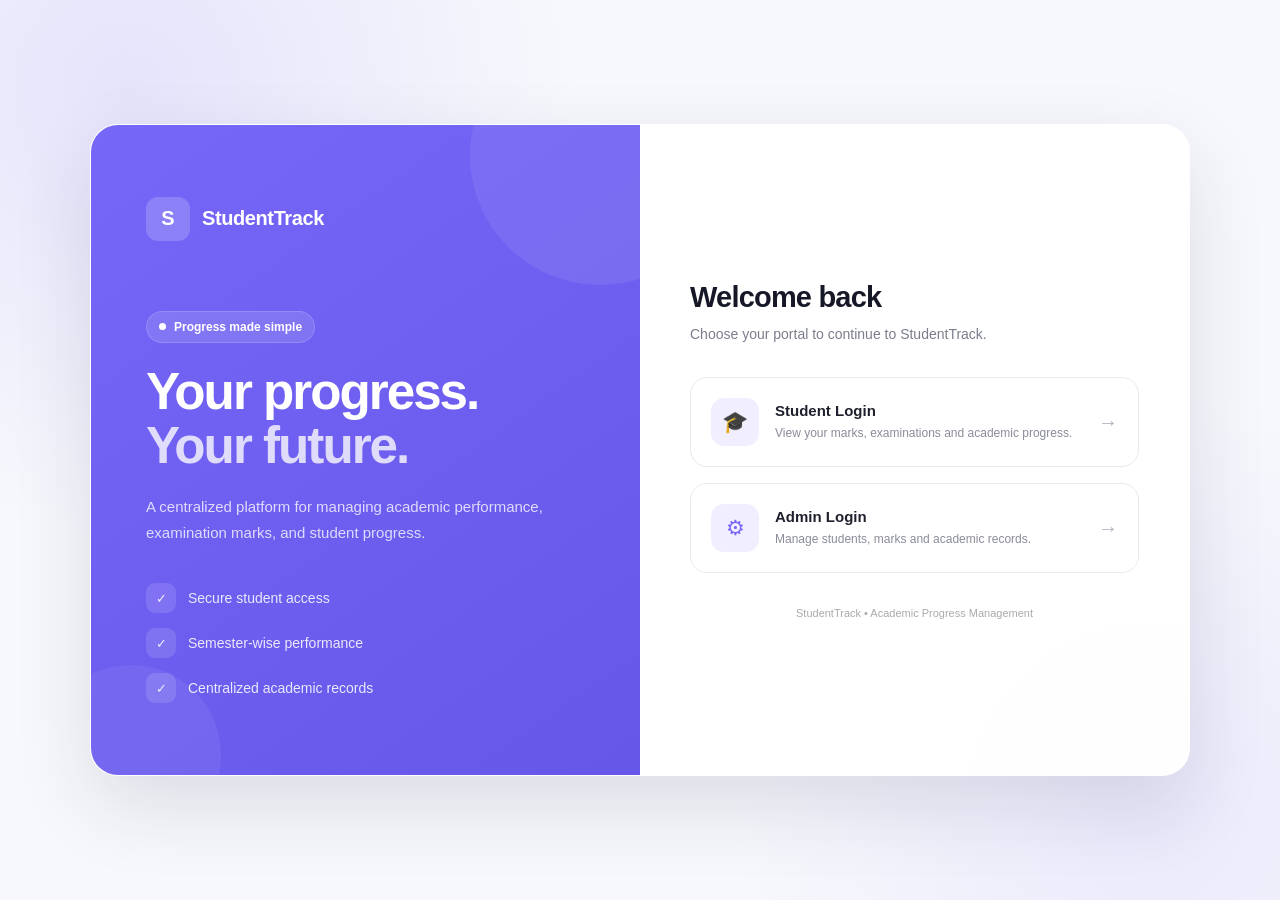
==== index.html @ 5473da34 "Add files via upload" ====
<!DOCTYPE html>
<html lang="en">

<head>

    <meta charset="UTF-8">

    <meta
        name="viewport"
        content="width=device-width, initial-scale=1.0"
    >

    <title>StudentTrack | Progress Management</title>

    <style>

        /* =========================================
           RESET
        ========================================= */

        * {
            margin: 0;
            padding: 0;
            box-sizing: border-box;
        }


        /* =========================================
           BODY
        ========================================= */

        body {
            min-height: 100vh;

            font-family:
                Inter,
                -apple-system,
                BlinkMacSystemFont,
                "Segoe UI",
                sans-serif;

            background:
                radial-gradient(
                    circle at 10% 10%,
                    rgba(118, 103, 248, 0.14),
                    transparent 32%
                ),
                radial-gradient(
                    circle at 90% 90%,
                    rgba(118, 103, 248, 0.10),
                    transparent 30%
                ),
                #f7f8fc;

            color: #171827;

            display: flex;
            align-items: center;
            justify-content: center;

            padding: 30px;
        }


        /* =========================================
           MAIN CONTAINER
        ========================================= */

        .page {
            width: 100%;
            max-width: 1100px;

            background: rgba(255, 255, 255, 0.94);

            border: 1px solid rgba(255, 255, 255, 0.8);

            border-radius: 28px;

            overflow: hidden;

            box-shadow:
                0 30px 80px
                rgba(31, 35, 65, 0.12);

            display: grid;

            grid-template-columns: 1fr 1fr;
        }


        /* =========================================
           LEFT SIDE
        ========================================= */

        .hero {
            position: relative;

            padding: 60px 55px;

            background:
                linear-gradient(
                    145deg,
                    #7667f8,
                    #6657e8
                );

            color: white;

            display: flex;

            flex-direction: column;

            justify-content: center;

            min-height: 650px;

            overflow: hidden;
        }


        .hero::before {
            content: "";

            position: absolute;

            width: 260px;
            height: 260px;

            border-radius: 50%;

            background:
                rgba(255, 255, 255, 0.08);

            top: -100px;
            right: -90px;
        }


        .hero::after {
            content: "";

            position: absolute;

            width: 180px;
            height: 180px;

            border-radius: 50%;

            background:
                rgba(255, 255, 255, 0.06);

            bottom: -70px;
            left: -50px;
        }


        /* =========================================
           LOGO
        ========================================= */

        .brand {
            position: relative;

            z-index: 2;

            display: flex;

            align-items: center;

            gap: 12px;

            margin-bottom: 70px;
        }


        .brand-icon {
            width: 44px;
            height: 44px;

            border-radius: 12px;

            background:
                rgba(255, 255, 255, 0.18);

            display: flex;

            align-items: center;

            justify-content: center;

            font-size: 20px;

            font-weight: 800;
        }


        .brand-name {
            font-size: 20px;

            font-weight: 750;

            letter-spacing: -0.4px;
        }


        /* =========================================
           HERO CONTENT
        ========================================= */

        .hero-content {
            position: relative;

            z-index: 2;
        }


        .badge {
            display: inline-flex;

            align-items: center;

            gap: 8px;

            padding: 8px 12px;

            border-radius: 50px;

            background:
                rgba(255, 255, 255, 0.12);

            border:
                1px solid
                rgba(255, 255, 255, 0.15);

            font-size: 12px;

            font-weight: 600;

            margin-bottom: 22px;
        }


        .badge-dot {
            width: 7px;
            height: 7px;

            border-radius: 50%;

            background: #ffffff;
        }


        .hero h1 {
            font-size: clamp(38px, 4vw, 54px);

            line-height: 1.05;

            letter-spacing: -2px;

            margin-bottom: 22px;
        }


        .hero h1 span {
            opacity: 0.78;
        }


        .hero-description {
            max-width: 430px;

            color:
                rgba(255, 255, 255, 0.78);

            line-height: 1.7;

            font-size: 15px;

            margin-bottom: 38px;
        }


        /* =========================================
           FEATURES
        ========================================= */

        .features {
            display: flex;

            flex-direction: column;

            gap: 15px;
        }


        .feature {
            display: flex;

            align-items: center;

            gap: 12px;

            font-size: 14px;

            color:
                rgba(255, 255, 255, 0.86);
        }


        .feature-icon {
            width: 30px;
            height: 30px;

            border-radius: 9px;

            background:
                rgba(255, 255, 255, 0.12);

            display: flex;

            align-items: center;

            justify-content: center;

            font-size: 13px;
        }


        /* =========================================
           RIGHT SIDE
        ========================================= */

        .access-panel {
            padding: 55px 50px;

            display: flex;

            flex-direction: column;

            justify-content: center;
        }


        .access-header {
            margin-bottom: 32px;
        }


        .access-header h2 {
            font-size: 29px;

            letter-spacing: -0.8px;

            margin-bottom: 9px;
        }


        .access-header p {
            color: #7b7d8c;

            font-size: 14px;

            line-height: 1.6;
        }


        /* =========================================
           ACCESS CARDS
        ========================================= */

        .access-options {
            display: flex;

            flex-direction: column;

            gap: 16px;
        }


        .access-card {
            width: 100%;

            border: 1px solid #e9e9ef;

            background: #ffffff;

            border-radius: 17px;

            padding: 20px;

            cursor: pointer;

            text-align: left;

            transition:
                transform 0.2s ease,
                box-shadow 0.2s ease,
                border-color 0.2s ease;

            display: flex;

            align-items: center;

            gap: 16px;
        }


        .access-card:hover {
            transform: translateY(-2px);

            border-color: #cfcaff;

            box-shadow:
                0 12px 30px
                rgba(31, 35, 65, 0.08);
        }


        .access-icon {
            flex-shrink: 0;

            width: 48px;
            height: 48px;

            border-radius: 13px;

            display: flex;

            align-items: center;

            justify-content: center;

            font-size: 21px;

            background: #f1efff;

            color: #7667f8;
        }


        .access-info {
            flex: 1;
        }


        .access-info h3 {
            color: #20212e;

            font-size: 15px;

            margin-bottom: 5px;
        }


        .access-info p {
            color: #8a8c99;

            font-size: 12px;

            line-height: 1.5;
        }


        .arrow {
            color: #b0b1bd;

            font-size: 20px;

            transition:
                transform 0.2s ease;
        }


        .access-card:hover .arrow {
            transform: translateX(3px);

            color: #7667f8;
        }


        /* =========================================
           ADMIN LOGIN FORM
        ========================================= */

        .admin-form {
            display: none;

            animation:
                fadeIn 0.25s ease;
        }


        .admin-form.active {
            display: block;
        }


        @keyframes fadeIn {

            from {
                opacity: 0;
                transform: translateY(6px);
            }

            to {
                opacity: 1;
                transform: translateY(0);
            }

        }


        .back-button {
            border: none;

            background: transparent;

            color: #77798a;

            cursor: pointer;

            font-size: 13px;

            padding: 0;

            margin-bottom: 24px;

            display: flex;

            align-items: center;

            gap: 6px;
        }


        .back-button:hover {
            color: #7667f8;
        }


        .admin-title {
            margin-bottom: 25px;
        }


        .admin-title h2 {
            font-size: 28px;

            letter-spacing: -0.8px;

            margin-bottom: 8px;
        }


        .admin-title p {
            color: #858795;

            font-size: 13px;

            line-height: 1.6;
        }


        .input-group {
            margin-bottom: 17px;
        }


        .input-group label {
            display: block;

            color: #353643;

            font-size: 13px;

            font-weight: 650;

            margin-bottom: 8px;
        }


        .input-wrapper {
            position: relative;
        }


        .input-icon {
            position: absolute;

            left: 14px;

            top: 50%;

            transform: translateY(-50%);

            color: #a2a3ae;

            font-size: 15px;
        }


        .input-group input {
            width: 100%;

            padding: 13px 14px 13px 42px;

            border:
                1px solid #dedfe6;

            border-radius: 10px;

            outline: none;

            font-size: 14px;

            color: #252632;

            background: #fafafd;

            transition:
                border-color 0.2s ease,
                box-shadow 0.2s ease;
        }


        .input-group input:focus {
            border-color: #7667f8;

            background: white;

            box-shadow:
                0 0 0 4px
                rgba(118, 103, 248, 0.10);
        }


        .admin-login-button {
            width: 100%;

            border: none;

            border-radius: 10px;

            padding: 14px;

            background: #7667f8;

            color: white;

            font-size: 14px;

            font-weight: 700;

            cursor: pointer;

            margin-top: 5px;

            transition:
                transform 0.2s ease,
                background 0.2s ease;
        }


        .admin-login-button:hover {
            background: #6657e8;

            transform: translateY(-1px);
        }


        .admin-login-button:active {
            transform: translateY(0);
        }


        .admin-message {
            min-height: 20px;

            margin-top: 14px;

            text-align: center;

            font-size: 13px;

            font-weight: 600;
        }


        .admin-message.error {
            color: #e04b4b;
        }


        .admin-message.success {
            color: #2f8a55;
        }


        .security-note {
            margin-top: 25px;

            padding: 12px 14px;

            border-radius: 10px;

            background: #f7f7fb;

            color: #8a8b96;

            font-size: 11px;

            line-height: 1.5;

            text-align: center;
        }


        /* =========================================
           FOOTER
        ========================================= */

        .footer {
            margin-top: 34px;

            text-align: center;

            color: #aaa;

            font-size: 11px;
        }


        /* =========================================
           RESPONSIVE
        ========================================= */

        @media (max-width: 850px) {

            body {
                padding: 15px;
            }


            .page {
                grid-template-columns: 1fr;
            }


            .hero {
                min-height: auto;

                padding: 40px 35px;
            }


            .brand {
                margin-bottom: 40px;
            }


            .hero h1 {
                font-size: 40px;
            }


            .features {
                display: none;
            }


            .access-panel {
                padding: 40px 30px;
            }

        }


        @media (max-width: 480px) {

            body {
                padding: 0;
            }


            .page {
                border-radius: 0;

                min-height: 100vh;
            }


            .hero {
                padding: 35px 25px;
            }


            .access-panel {
                padding: 35px 25px;
            }


            .hero h1 {
                font-size: 36px;
            }

        }

    </style>

</head>


<body>


    <div class="page">


        <!-- =====================================
             LEFT HERO
        ====================================== -->

        <section class="hero">


            <div class="brand">

                <div class="brand-icon">
                    S
                </div>

                <div class="brand-name">
                    StudentTrack
                </div>

            </div>


            <div class="hero-content">

                <div class="badge">

                    <span class="badge-dot"></span>

                    Progress made simple

                </div>


                <h1>

                    Your progress.
                    <br>

                    <span>Your future.</span>

                </h1>


                <p class="hero-description">

                    A centralized platform for managing
                    academic performance, examination
                    marks, and student progress.

                </p>


                <div class="features">


                    <div class="feature">

                        <div class="feature-icon">
                            ✓
                        </div>

                        Secure student access

                    </div>


                    <div class="feature">

                        <div class="feature-icon">
                            ✓
                        </div>

                        Semester-wise performance

                    </div>


                    <div class="feature">

                        <div class="feature-icon">
                            ✓
                        </div>

                        Centralized academic records

                    </div>


                </div>

            </div>


        </section>



        <!-- =====================================
             RIGHT ACCESS PANEL
        ====================================== -->

        <section class="access-panel">


            <!-- MAIN OPTIONS -->

            <div
                id="mainOptions"
            >

                <div class="access-header">

                    <h2>
                        Welcome back
                    </h2>

                    <p>
                        Choose your portal to continue
                        to StudentTrack.
                    </p>

                </div>


                <div class="access-options">


                    <!-- STUDENT -->

                    <button
                        class="access-card"
                        id="studentButton"
                    >

                        <div class="access-icon">
                            🎓
                        </div>


                        <div class="access-info">

                            <h3>
                                Student Login
                            </h3>

                            <p>
                                View your marks,
                                examinations and
                                academic progress.
                            </p>

                        </div>


                        <div class="arrow">
                            →
                        </div>

                    </button>



                    <!-- ADMIN -->

                    <button
                        class="access-card"
                        id="adminButton"
                    >

                        <div class="access-icon">
                            ⚙
                        </div>


                        <div class="access-info">

                            <h3>
                                Admin Login
                            </h3>

                            <p>
                                Manage students,
                                marks and academic
                                records.
                            </p>

                        </div>


                        <div class="arrow">
                            →
                        </div>

                    </button>


                </div>


                <div class="footer">

                    StudentTrack • Academic
                    Progress Management

                </div>

            </div>



            <!-- ADMIN LOGIN -->

            <div
                id="adminForm"
                class="admin-form"
            >


                <button
                    class="back-button"
                    id="backButton"
                >

                    ← Back to portal selection

                </button>


                <div class="admin-title">

                    <h2>
                        Admin access
                    </h2>

                    <p>
                        Sign in to manage student
                        academic records.
                    </p>

                </div>


                <form
                    id="adminLoginForm"
                >


                    <!-- EMAIL -->

                    <div class="input-group">

                        <label for="adminEmail">
                            Email address
                        </label>


                        <div class="input-wrapper">

                            <span
                                class="input-icon"
                            >
                                ✉
                            </span>


                            <input
                                type="email"
                                id="adminEmail"
                                placeholder="Enter admin email"
                                autocomplete="username"
                                required
                            >

                        </div>

                    </div>



                    <!-- PASSWORD -->

                    <div class="input-group">

                        <label for="adminPassword">
                            Password
                        </label>


                        <div class="input-wrapper">

                            <span
                                class="input-icon"
                            >
                                🔒
                            </span>


                            <input
                                type="password"
                                id="adminPassword"
                                placeholder="Enter admin password"
                                autocomplete="current-password"
                                required
                            >

                        </div>

                    </div>



                    <!-- LOGIN -->

                    <button
                        type="submit"
                        class="admin-login-button"
                        id="adminLoginButton"
                    >
                        Sign in as Admin
                    </button>


                    <div
                        id="adminMessage"
                        class="admin-message"
                    ></div>


                </form>


                <div class="security-note">

                    Admin access is restricted to
                    authorized personnel.

                </div>


            </div>


        </section>


    </div>



    <!-- =====================================
         JAVASCRIPT
    ====================================== -->

    <script>

        // =====================================
        // ELEMENTS
        // =====================================

        const mainOptions =
            document.getElementById(
                "mainOptions"
            );


        const adminForm =
            document.getElementById(
                "adminForm"
            );


        const studentButton =
            document.getElementById(
                "studentButton"
            );


        const adminButton =
            document.getElementById(
                "adminButton"
            );


        const backButton =
            document.getElementById(
                "backButton"
            );


        const adminLoginForm =
            document.getElementById(
                "adminLoginForm"
            );


        const adminMessage =
            document.getElementById(
                "adminMessage"
            );


        const adminLoginButton =
            document.getElementById(
                "adminLoginButton"
            );



        // =====================================
        // STUDENT LOGIN
        // =====================================

        studentButton.addEventListener(
            "click",
            function() {

                window.location.href =
                    "./homestdebt.html";

            }
        );



        // =====================================
        // OPEN ADMIN LOGIN
        // =====================================

        adminButton.addEventListener(
            "click",
            function() {

                mainOptions.style.display =
                    "none";

                adminForm.classList.add(
                    "active"
                );

                document
                    .getElementById("adminEmail")
                    .focus();

            }
        );



        // =====================================
        // BACK BUTTON
        // =====================================

        backButton.addEventListener(
            "click",
            function() {

                adminForm.classList.remove(
                    "active"
                );

                mainOptions.style.display =
                    "block";

                adminLoginForm.reset();

                adminMessage.textContent =
                    "";

            }
        );



        // =====================================
        // ADMIN LOGIN
        // =====================================

        adminLoginForm.addEventListener(
            "submit",
            function(event) {

                event.preventDefault();


                const email =
                    document
                        .getElementById("adminEmail")
                        .value
                        .trim()
                        .toLowerCase();


                const password =
                    document
                        .getElementById("adminPassword")
                        .value;



                // =================================
                // ADMIN CREDENTIALS
                // =================================

                const adminEmail =
                    "nknaresh2008@gmail.com";

                const adminPassword =
                    "1212";



                // =================================
                // CHECK
                // =================================

                if (
                    email === adminEmail &&
                    password === adminPassword
                ) {


                    adminMessage.textContent =
                        "Login successful. Opening admin dashboard...";


                    adminMessage.className =
                        "admin-message success";


                    adminLoginButton.disabled =
                        true;


                    adminLoginButton.textContent =
                        "Opening...";


                    setTimeout(
                        function() {

                            window.location.href =
                                "./counsellor.html";

                        },
                        500
                    );

                }

                else {


                    adminMessage.textContent =
                        "Incorrect admin email or password.";

                    adminMessage.className =
                        "admin-message error";


                    document
                        .getElementById(
                            "adminPassword"
                        )
                        .value = "";

                }

            }
        );

    </script>


</body>

</html>
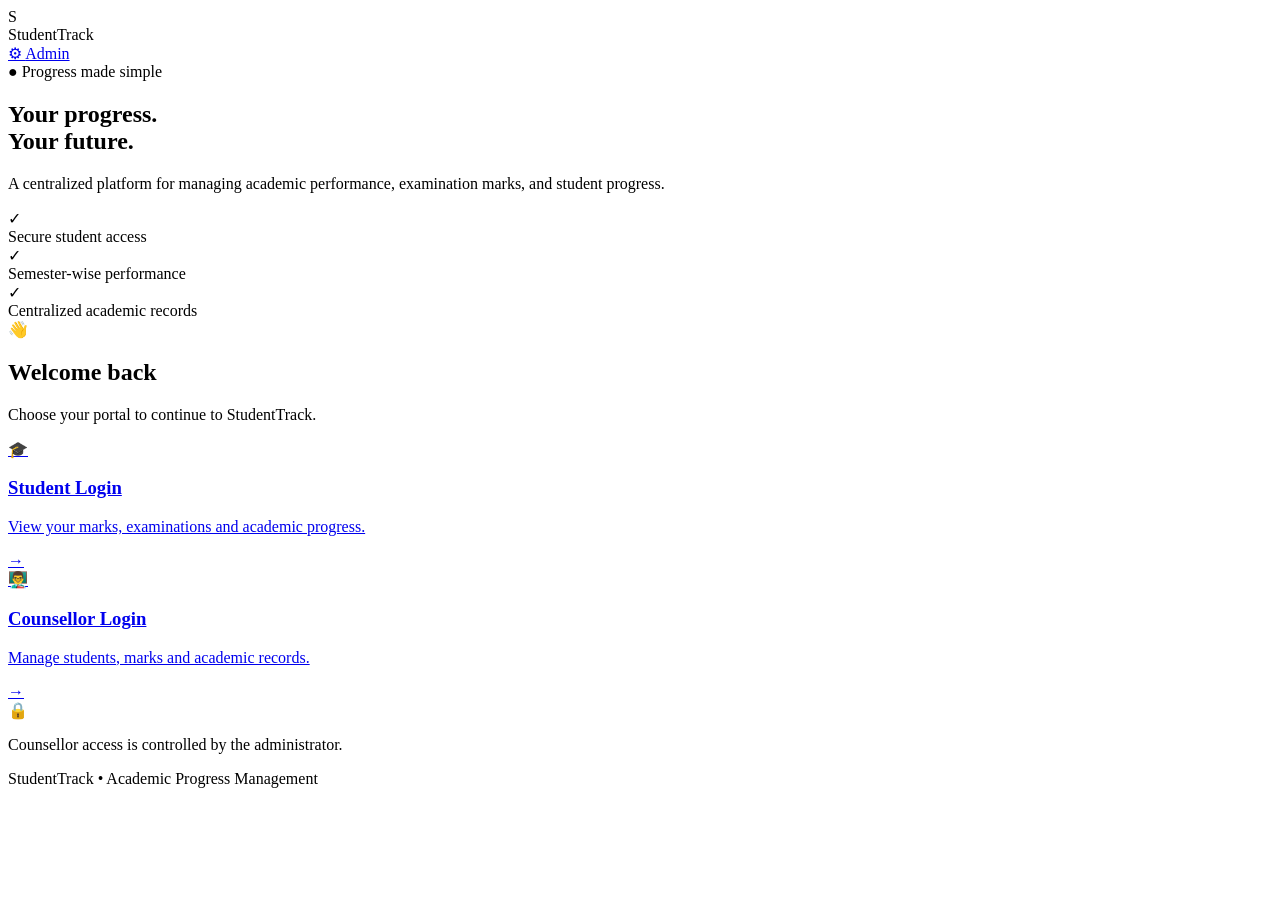
==== commit 5d33564d: "Update index.html" ====
--- a/index.html
+++ b/index.html
@@ -10,849 +10,86 @@
         content="width=device-width, initial-scale=1.0"
     >
 
-    <title>StudentTrack | Progress Management</title>
-
-    <style>
-
-        /* =========================================
-           RESET
-        ========================================= */
-
-        * {
-            margin: 0;
-            padding: 0;
-            box-sizing: border-box;
-        }
-
-
-        /* =========================================
-           BODY
-        ========================================= */
-
-        body {
-            min-height: 100vh;
-
-            font-family:
-                Inter,
-                -apple-system,
-                BlinkMacSystemFont,
-                "Segoe UI",
-                sans-serif;
-
-            background:
-                radial-gradient(
-                    circle at 10% 10%,
-                    rgba(118, 103, 248, 0.14),
-                    transparent 32%
-                ),
-                radial-gradient(
-                    circle at 90% 90%,
-                    rgba(118, 103, 248, 0.10),
-                    transparent 30%
-                ),
-                #f7f8fc;
-
-            color: #171827;
-
-            display: flex;
-            align-items: center;
-            justify-content: center;
-
-            padding: 30px;
-        }
-
-
-        /* =========================================
-           MAIN CONTAINER
-        ========================================= */
-
-        .page {
-            width: 100%;
-            max-width: 1100px;
-
-            background: rgba(255, 255, 255, 0.94);
-
-            border: 1px solid rgba(255, 255, 255, 0.8);
-
-            border-radius: 28px;
-
-            overflow: hidden;
-
-            box-shadow:
-                0 30px 80px
-                rgba(31, 35, 65, 0.12);
-
-            display: grid;
-
-            grid-template-columns: 1fr 1fr;
-        }
-
-
-        /* =========================================
-           LEFT SIDE
-        ========================================= */
-
-        .hero {
-            position: relative;
-
-            padding: 60px 55px;
-
-            background:
-                linear-gradient(
-                    145deg,
-                    #7667f8,
-                    #6657e8
-                );
-
-            color: white;
-
-            display: flex;
-
-            flex-direction: column;
-
-            justify-content: center;
-
-            min-height: 650px;
-
-            overflow: hidden;
-        }
-
-
-        .hero::before {
-            content: "";
-
-            position: absolute;
-
-            width: 260px;
-            height: 260px;
-
-            border-radius: 50%;
-
-            background:
-                rgba(255, 255, 255, 0.08);
-
-            top: -100px;
-            right: -90px;
-        }
-
-
-        .hero::after {
-            content: "";
-
-            position: absolute;
-
-            width: 180px;
-            height: 180px;
-
-            border-radius: 50%;
-
-            background:
-                rgba(255, 255, 255, 0.06);
-
-            bottom: -70px;
-            left: -50px;
-        }
-
-
-        /* =========================================
-           LOGO
-        ========================================= */
-
-        .brand {
-            position: relative;
-
-            z-index: 2;
-
-            display: flex;
-
-            align-items: center;
-
-            gap: 12px;
-
-            margin-bottom: 70px;
-        }
-
-
-        .brand-icon {
-            width: 44px;
-            height: 44px;
-
-            border-radius: 12px;
-
-            background:
-                rgba(255, 255, 255, 0.18);
-
-            display: flex;
-
-            align-items: center;
-
-            justify-content: center;
-
-            font-size: 20px;
-
-            font-weight: 800;
-        }
-
-
-        .brand-name {
-            font-size: 20px;
-
-            font-weight: 750;
-
-            letter-spacing: -0.4px;
-        }
-
-
-        /* =========================================
-           HERO CONTENT
-        ========================================= */
-
-        .hero-content {
-            position: relative;
-
-            z-index: 2;
-        }
-
-
-        .badge {
-            display: inline-flex;
-
-            align-items: center;
-
-            gap: 8px;
-
-            padding: 8px 12px;
-
-            border-radius: 50px;
-
-            background:
-                rgba(255, 255, 255, 0.12);
-
-            border:
-                1px solid
-                rgba(255, 255, 255, 0.15);
-
-            font-size: 12px;
-
-            font-weight: 600;
-
-            margin-bottom: 22px;
-        }
-
-
-        .badge-dot {
-            width: 7px;
-            height: 7px;
-
-            border-radius: 50%;
-
-            background: #ffffff;
-        }
-
-
-        .hero h1 {
-            font-size: clamp(38px, 4vw, 54px);
-
-            line-height: 1.05;
-
-            letter-spacing: -2px;
-
-            margin-bottom: 22px;
-        }
-
-
-        .hero h1 span {
-            opacity: 0.78;
-        }
-
-
-        .hero-description {
-            max-width: 430px;
-
-            color:
-                rgba(255, 255, 255, 0.78);
-
-            line-height: 1.7;
-
-            font-size: 15px;
-
-            margin-bottom: 38px;
-        }
-
-
-        /* =========================================
-           FEATURES
-        ========================================= */
-
-        .features {
-            display: flex;
-
-            flex-direction: column;
-
-            gap: 15px;
-        }
-
-
-        .feature {
-            display: flex;
-
-            align-items: center;
-
-            gap: 12px;
-
-            font-size: 14px;
-
-            color:
-                rgba(255, 255, 255, 0.86);
-        }
-
-
-        .feature-icon {
-            width: 30px;
-            height: 30px;
-
-            border-radius: 9px;
-
-            background:
-                rgba(255, 255, 255, 0.12);
-
-            display: flex;
-
-            align-items: center;
-
-            justify-content: center;
-
-            font-size: 13px;
-        }
-
-
-        /* =========================================
-           RIGHT SIDE
-        ========================================= */
-
-        .access-panel {
-            padding: 55px 50px;
-
-            display: flex;
-
-            flex-direction: column;
-
-            justify-content: center;
-        }
-
-
-        .access-header {
-            margin-bottom: 32px;
-        }
-
-
-        .access-header h2 {
-            font-size: 29px;
-
-            letter-spacing: -0.8px;
-
-            margin-bottom: 9px;
-        }
-
-
-        .access-header p {
-            color: #7b7d8c;
-
-            font-size: 14px;
-
-            line-height: 1.6;
-        }
-
-
-        /* =========================================
-           ACCESS CARDS
-        ========================================= */
-
-        .access-options {
-            display: flex;
-
-            flex-direction: column;
-
-            gap: 16px;
-        }
-
-
-        .access-card {
-            width: 100%;
-
-            border: 1px solid #e9e9ef;
-
-            background: #ffffff;
-
-            border-radius: 17px;
-
-            padding: 20px;
-
-            cursor: pointer;
-
-            text-align: left;
-
-            transition:
-                transform 0.2s ease,
-                box-shadow 0.2s ease,
-                border-color 0.2s ease;
-
-            display: flex;
-
-            align-items: center;
-
-            gap: 16px;
-        }
-
-
-        .access-card:hover {
-            transform: translateY(-2px);
-
-            border-color: #cfcaff;
-
-            box-shadow:
-                0 12px 30px
-                rgba(31, 35, 65, 0.08);
-        }
-
-
-        .access-icon {
-            flex-shrink: 0;
-
-            width: 48px;
-            height: 48px;
-
-            border-radius: 13px;
-
-            display: flex;
-
-            align-items: center;
-
-            justify-content: center;
-
-            font-size: 21px;
-
-            background: #f1efff;
-
-            color: #7667f8;
-        }
-
-
-        .access-info {
-            flex: 1;
-        }
-
-
-        .access-info h3 {
-            color: #20212e;
-
-            font-size: 15px;
-
-            margin-bottom: 5px;
-        }
-
-
-        .access-info p {
-            color: #8a8c99;
-
-            font-size: 12px;
-
-            line-height: 1.5;
-        }
-
-
-        .arrow {
-            color: #b0b1bd;
-
-            font-size: 20px;
-
-            transition:
-                transform 0.2s ease;
-        }
-
-
-        .access-card:hover .arrow {
-            transform: translateX(3px);
-
-            color: #7667f8;
-        }
-
-
-        /* =========================================
-           ADMIN LOGIN FORM
-        ========================================= */
-
-        .admin-form {
-            display: none;
-
-            animation:
-                fadeIn 0.25s ease;
-        }
-
-
-        .admin-form.active {
-            display: block;
-        }
-
-
-        @keyframes fadeIn {
-
-            from {
-                opacity: 0;
-                transform: translateY(6px);
-            }
-
-            to {
-                opacity: 1;
-                transform: translateY(0);
-            }
-
-        }
-
-
-        .back-button {
-            border: none;
-
-            background: transparent;
-
-            color: #77798a;
-
-            cursor: pointer;
-
-            font-size: 13px;
-
-            padding: 0;
-
-            margin-bottom: 24px;
-
-            display: flex;
-
-            align-items: center;
-
-            gap: 6px;
-        }
-
-
-        .back-button:hover {
-            color: #7667f8;
-        }
-
-
-        .admin-title {
-            margin-bottom: 25px;
-        }
-
-
-        .admin-title h2 {
-            font-size: 28px;
-
-            letter-spacing: -0.8px;
-
-            margin-bottom: 8px;
-        }
-
-
-        .admin-title p {
-            color: #858795;
-
-            font-size: 13px;
-
-            line-height: 1.6;
-        }
-
-
-        .input-group {
-            margin-bottom: 17px;
-        }
-
-
-        .input-group label {
-            display: block;
-
-            color: #353643;
-
-            font-size: 13px;
-
-            font-weight: 650;
-
-            margin-bottom: 8px;
-        }
-
-
-        .input-wrapper {
-            position: relative;
-        }
-
-
-        .input-icon {
-            position: absolute;
-
-            left: 14px;
-
-            top: 50%;
-
-            transform: translateY(-50%);
-
-            color: #a2a3ae;
-
-            font-size: 15px;
-        }
-
-
-        .input-group input {
-            width: 100%;
-
-            padding: 13px 14px 13px 42px;
-
-            border:
-                1px solid #dedfe6;
-
-            border-radius: 10px;
-
-            outline: none;
-
-            font-size: 14px;
-
-            color: #252632;
-
-            background: #fafafd;
-
-            transition:
-                border-color 0.2s ease,
-                box-shadow 0.2s ease;
-        }
-
-
-        .input-group input:focus {
-            border-color: #7667f8;
-
-            background: white;
-
-            box-shadow:
-                0 0 0 4px
-                rgba(118, 103, 248, 0.10);
-        }
-
-
-        .admin-login-button {
-            width: 100%;
-
-            border: none;
-
-            border-radius: 10px;
-
-            padding: 14px;
-
-            background: #7667f8;
-
-            color: white;
-
-            font-size: 14px;
-
-            font-weight: 700;
-
-            cursor: pointer;
-
-            margin-top: 5px;
-
-            transition:
-                transform 0.2s ease,
-                background 0.2s ease;
-        }
-
-
-        .admin-login-button:hover {
-            background: #6657e8;
-
-            transform: translateY(-1px);
-        }
-
-
-        .admin-login-button:active {
-            transform: translateY(0);
-        }
-
-
-        .admin-message {
-            min-height: 20px;
-
-            margin-top: 14px;
-
-            text-align: center;
-
-            font-size: 13px;
-
-            font-weight: 600;
-        }
-
-
-        .admin-message.error {
-            color: #e04b4b;
-        }
-
-
-        .admin-message.success {
-            color: #2f8a55;
-        }
-
-
-        .security-note {
-            margin-top: 25px;
-
-            padding: 12px 14px;
-
-            border-radius: 10px;
-
-            background: #f7f7fb;
-
-            color: #8a8b96;
-
-            font-size: 11px;
-
-            line-height: 1.5;
-
-            text-align: center;
-        }
-
-
-        /* =========================================
-           FOOTER
-        ========================================= */
-
-        .footer {
-            margin-top: 34px;
-
-            text-align: center;
-
-            color: #aaa;
-
-            font-size: 11px;
-        }
-
-
-        /* =========================================
-           RESPONSIVE
-        ========================================= */
-
-        @media (max-width: 850px) {
-
-            body {
-                padding: 15px;
-            }
-
-
-            .page {
-                grid-template-columns: 1fr;
-            }
-
-
-            .hero {
-                min-height: auto;
-
-                padding: 40px 35px;
-            }
-
-
-            .brand {
-                margin-bottom: 40px;
-            }
-
-
-            .hero h1 {
-                font-size: 40px;
-            }
-
-
-            .features {
-                display: none;
-            }
-
-
-            .access-panel {
-                padding: 40px 30px;
-            }
-
-        }
-
-
-        @media (max-width: 480px) {
-
-            body {
-                padding: 0;
-            }
-
-
-            .page {
-                border-radius: 0;
-
-                min-height: 100vh;
-            }
-
-
-            .hero {
-                padding: 35px 25px;
-            }
-
-
-            .access-panel {
-                padding: 35px 25px;
-            }
-
-
-            .hero h1 {
-                font-size: 36px;
-            }
-
-        }
-
-    </style>
+    <title>StudentTrack | Academic Progress Management</title>
+
+    <link
+        rel="stylesheet"
+        href="./index.css"
+    >
 
 </head>
 
 
 <body>
 
-
-    <div class="page">
+    <!-- =========================================
+         NAVBAR
+    ========================================== -->
+
+    <header class="navbar">
+
+        <div class="nav-logo">
+
+            <div class="logo-icon">
+                S
+            </div>
+
+            <span>
+                StudentTrack
+            </span>
+
+        </div>
+
+
+        <!-- ADMIN BUTTON -->
+
+        <a
+            href="./admin.html"
+            class="admin-button"
+        >
+
+            <span class="admin-icon">
+                ⚙
+            </span>
+
+            Admin
+
+        </a>
+
+    </header>
+
+
+
+    <!-- =========================================
+         MAIN
+    ========================================== -->
+
+    <main class="main-container">
 
 
         <!-- =====================================
-             LEFT HERO
+             LEFT SIDE
         ====================================== -->
 
-        <section class="hero">
-
-
-            <div class="brand">
-
-                <div class="brand-icon">
-                    S
-                </div>
-
-                <div class="brand-name">
-                    StudentTrack
-                </div>
-
-            </div>
-
+        <section class="hero-section">
 
             <div class="hero-content">
 
-                <div class="badge">
-
-                    <span class="badge-dot"></span>
-
+                <div class="small-badge">
+                    <span>●</span>
                     Progress made simple
-
                 </div>
 
 
                 <h1>
 
                     Your progress.
+
                     <br>
 
-                    <span>Your future.</span>
+                    <span>
+                        Your future.
+                    </span>
 
                 </h1>
 
@@ -866,38 +103,46 @@
                 </p>
 
 
+                <!-- FEATURES -->
+
                 <div class="features">
 
 
-                    <div class="feature">
+                    <div class="feature-item">
 
                         <div class="feature-icon">
                             ✓
                         </div>
 
-                        Secure student access
-
-                    </div>
-
-
-                    <div class="feature">
+                        <span>
+                            Secure student access
+                        </span>
+
+                    </div>
+
+
+                    <div class="feature-item">
 
                         <div class="feature-icon">
                             ✓
                         </div>
 
-                        Semester-wise performance
-
-                    </div>
-
-
-                    <div class="feature">
+                        <span>
+                            Semester-wise performance
+                        </span>
+
+                    </div>
+
+
+                    <div class="feature-item">
 
                         <div class="feature-icon">
                             ✓
                         </div>
 
-                        Centralized academic records
+                        <span>
+                            Centralized academic records
+                        </span>
 
                     </div>
 
@@ -907,486 +152,156 @@
             </div>
 
 
+            <!-- DECORATIVE CIRCLES -->
+
+            <div class="circle circle-one"></div>
+
+            <div class="circle circle-two"></div>
+
         </section>
 
 
 
         <!-- =====================================
-             RIGHT ACCESS PANEL
+             RIGHT SIDE
         ====================================== -->
 
-        <section class="access-panel">
-
-
-            <!-- MAIN OPTIONS -->
-
-            <div
-                id="mainOptions"
-            >
-
-                <div class="access-header">
-
-                    <h2>
-                        Welcome back
-                    </h2>
+        <section class="portal-section">
+
+            <div class="portal-box">
+
+
+                <div class="welcome-icon">
+                    👋
+                </div>
+
+
+                <h2>
+                    Welcome back
+                </h2>
+
+
+                <p class="welcome-text">
+
+                    Choose your portal to continue
+                    to StudentTrack.
+
+                </p>
+
+
+
+                <!-- =================================
+                     STUDENT LOGIN
+                ================================== -->
+
+                <a
+                    href="./login.html"
+                    class="portal-card"
+                >
+
+                    <div class="portal-card-icon student-icon">
+                        🎓
+                    </div>
+
+
+                    <div class="portal-card-content">
+
+                        <h3>
+                            Student Login
+                        </h3>
+
+                        <p>
+                            View your marks, examinations
+                            and academic progress.
+                        </p>
+
+                    </div>
+
+
+                    <div class="arrow">
+                        →
+                    </div>
+
+                </a>
+
+
+
+                <!-- =================================
+                     COUNSELLOR LOGIN
+                ================================== -->
+
+                <a
+                    href="./counsellor.html"
+                    class="portal-card"
+                >
+
+                    <div class="portal-card-icon counsellor-icon">
+                        👨‍🏫
+                    </div>
+
+
+                    <div class="portal-card-content">
+
+                        <h3>
+                            Counsellor Login
+                        </h3>
+
+                        <p>
+                            Manage students, marks
+                            and academic records.
+                        </p>
+
+                    </div>
+
+
+                    <div class="arrow">
+                        →
+                    </div>
+
+                </a>
+
+
+
+                <!-- INFORMATION -->
+
+                <div class="portal-info">
+
+                    <span>
+                        🔒
+                    </span>
 
                     <p>
-                        Choose your portal to continue
-                        to StudentTrack.
+                        Counsellor access is controlled
+                        by the administrator.
                     </p>
 
                 </div>
 
 
-                <div class="access-options">
-
-
-                    <!-- STUDENT -->
-
-                    <button
-                        class="access-card"
-                        id="studentButton"
-                    >
-
-                        <div class="access-icon">
-                            🎓
-                        </div>
-
-
-                        <div class="access-info">
-
-                            <h3>
-                                Student Login
-                            </h3>
-
-                            <p>
-                                View your marks,
-                                examinations and
-                                academic progress.
-                            </p>
-
-                        </div>
-
-
-                        <div class="arrow">
-                            →
-                        </div>
-
-                    </button>
-
-
-
-                    <!-- ADMIN -->
-
-                    <button
-                        class="access-card"
-                        id="adminButton"
-                    >
-
-                        <div class="access-icon">
-                            ⚙
-                        </div>
-
-
-                        <div class="access-info">
-
-                            <h3>
-                                Admin Login
-                            </h3>
-
-                            <p>
-                                Manage students,
-                                marks and academic
-                                records.
-                            </p>
-
-                        </div>
-
-
-                        <div class="arrow">
-                            →
-                        </div>
-
-                    </button>
-
-
-                </div>
-
-
-                <div class="footer">
-
-                    StudentTrack • Academic
-                    Progress Management
-
-                </div>
+
+                <div class="footer-text">
+
+                    StudentTrack • Academic Progress Management
+
+                </div>
+
 
             </div>
 
-
-
-            <!-- ADMIN LOGIN -->
-
-            <div
-                id="adminForm"
-                class="admin-form"
-            >
-
-
-                <button
-                    class="back-button"
-                    id="backButton"
-                >
-
-                    ← Back to portal selection
-
-                </button>
-
-
-                <div class="admin-title">
-
-                    <h2>
-                        Admin access
-                    </h2>
-
-                    <p>
-                        Sign in to manage student
-                        academic records.
-                    </p>
-
-                </div>
-
-
-                <form
-                    id="adminLoginForm"
-                >
-
-
-                    <!-- EMAIL -->
-
-                    <div class="input-group">
-
-                        <label for="adminEmail">
-                            Email address
-                        </label>
-
-
-                        <div class="input-wrapper">
-
-                            <span
-                                class="input-icon"
-                            >
-                                ✉
-                            </span>
-
-
-                            <input
-                                type="email"
-                                id="adminEmail"
-                                placeholder="Enter admin email"
-                                autocomplete="username"
-                                required
-                            >
-
-                        </div>
-
-                    </div>
-
-
-
-                    <!-- PASSWORD -->
-
-                    <div class="input-group">
-
-                        <label for="adminPassword">
-                            Password
-                        </label>
-
-
-                        <div class="input-wrapper">
-
-                            <span
-                                class="input-icon"
-                            >
-                                🔒
-                            </span>
-
-
-                            <input
-                                type="password"
-                                id="adminPassword"
-                                placeholder="Enter admin password"
-                                autocomplete="current-password"
-                                required
-                            >
-
-                        </div>
-
-                    </div>
-
-
-
-                    <!-- LOGIN -->
-
-                    <button
-                        type="submit"
-                        class="admin-login-button"
-                        id="adminLoginButton"
-                    >
-                        Sign in as Admin
-                    </button>
-
-
-                    <div
-                        id="adminMessage"
-                        class="admin-message"
-                    ></div>
-
-
-                </form>
-
-
-                <div class="security-note">
-
-                    Admin access is restricted to
-                    authorized personnel.
-
-                </div>
-
-
-            </div>
-
-
         </section>
 
-
-    </div>
-
-
-
-    <!-- =====================================
+    </main>
+
+
+
+    <!-- =========================================
          JAVASCRIPT
-    ====================================== -->
-
-    <script>
-
-        // =====================================
-        // ELEMENTS
-        // =====================================
-
-        const mainOptions =
-            document.getElementById(
-                "mainOptions"
-            );
-
-
-        const adminForm =
-            document.getElementById(
-                "adminForm"
-            );
-
-
-        const studentButton =
-            document.getElementById(
-                "studentButton"
-            );
-
-
-        const adminButton =
-            document.getElementById(
-                "adminButton"
-            );
-
-
-        const backButton =
-            document.getElementById(
-                "backButton"
-            );
-
-
-        const adminLoginForm =
-            document.getElementById(
-                "adminLoginForm"
-            );
-
-
-        const adminMessage =
-            document.getElementById(
-                "adminMessage"
-            );
-
-
-        const adminLoginButton =
-            document.getElementById(
-                "adminLoginButton"
-            );
-
-
-
-        // =====================================
-        // STUDENT LOGIN
-        // =====================================
-
-        studentButton.addEventListener(
-            "click",
-            function() {
-
-                window.location.href =
-                    "./homestdebt.html";
-
-            }
-        );
-
-
-
-        // =====================================
-        // OPEN ADMIN LOGIN
-        // =====================================
-
-        adminButton.addEventListener(
-            "click",
-            function() {
-
-                mainOptions.style.display =
-                    "none";
-
-                adminForm.classList.add(
-                    "active"
-                );
-
-                document
-                    .getElementById("adminEmail")
-                    .focus();
-
-            }
-        );
-
-
-
-        // =====================================
-        // BACK BUTTON
-        // =====================================
-
-        backButton.addEventListener(
-            "click",
-            function() {
-
-                adminForm.classList.remove(
-                    "active"
-                );
-
-                mainOptions.style.display =
-                    "block";
-
-                adminLoginForm.reset();
-
-                adminMessage.textContent =
-                    "";
-
-            }
-        );
-
-
-
-        // =====================================
-        // ADMIN LOGIN
-        // =====================================
-
-        adminLoginForm.addEventListener(
-            "submit",
-            function(event) {
-
-                event.preventDefault();
-
-
-                const email =
-                    document
-                        .getElementById("adminEmail")
-                        .value
-                        .trim()
-                        .toLowerCase();
-
-
-                const password =
-                    document
-                        .getElementById("adminPassword")
-                        .value;
-
-
-
-                // =================================
-                // ADMIN CREDENTIALS
-                // =================================
-
-                const adminEmail =
-                    "nknaresh2008@gmail.com";
-
-                const adminPassword =
-                    "1212";
-
-
-
-                // =================================
-                // CHECK
-                // =================================
-
-                if (
-                    email === adminEmail &&
-                    password === adminPassword
-                ) {
-
-
-                    adminMessage.textContent =
-                        "Login successful. Opening admin dashboard...";
-
-
-                    adminMessage.className =
-                        "admin-message success";
-
-
-                    adminLoginButton.disabled =
-                        true;
-
-
-                    adminLoginButton.textContent =
-                        "Opening...";
-
-
-                    setTimeout(
-                        function() {
-
-                            window.location.href =
-                                "./counsellor.html";
-
-                        },
-                        500
-                    );
-
-                }
-
-                else {
-
-
-                    adminMessage.textContent =
-                        "Incorrect admin email or password.";
-
-                    adminMessage.className =
-                        "admin-message error";
-
-
-                    document
-                        .getElementById(
-                            "adminPassword"
-                        )
-                        .value = "";
-
-                }
-
-            }
-        );
-
-    </script>
-
+    ========================================== -->
+
+    <script
+        src="./index.js"
+    ></script>
 
 </body>
 
-</html>+</html>
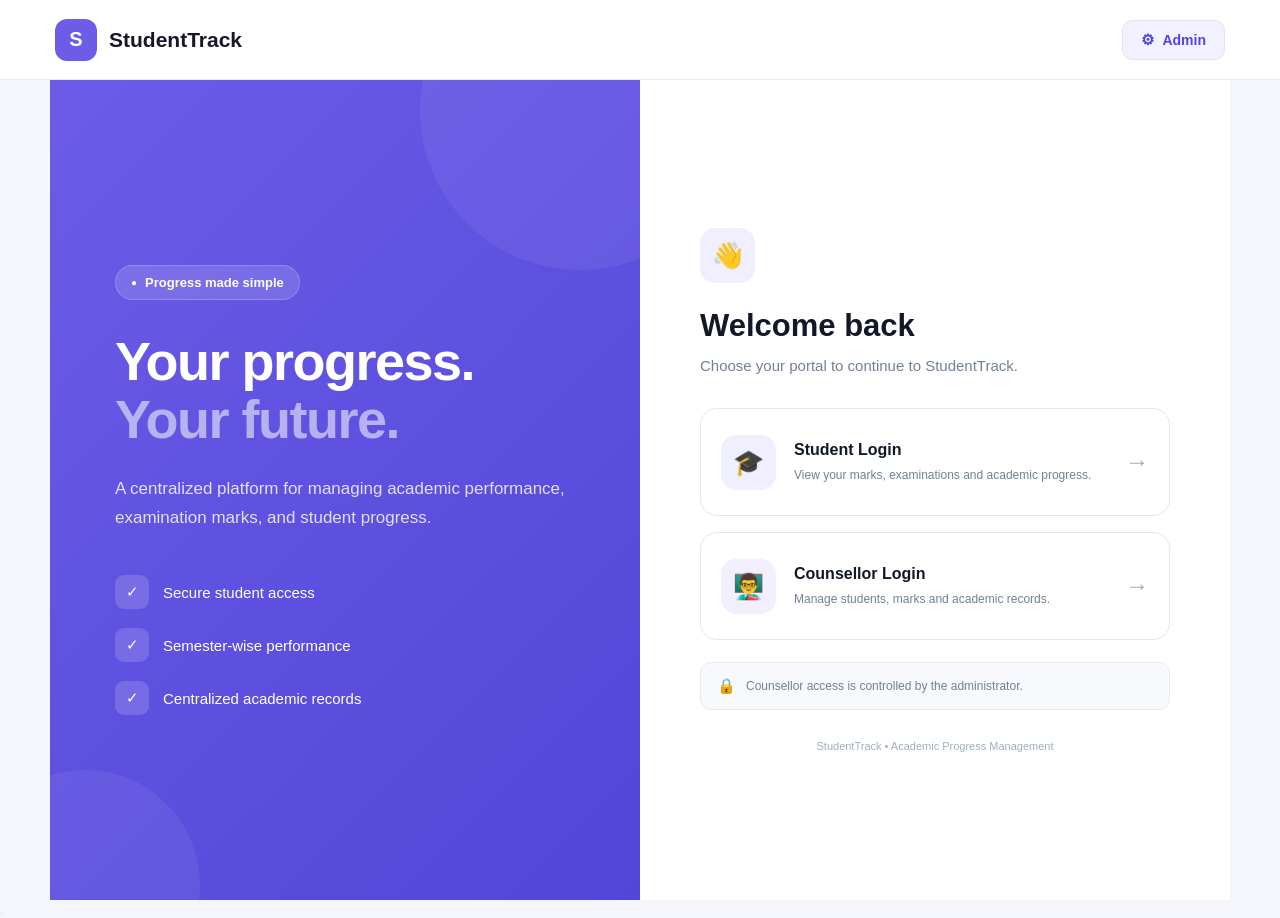
==== commit 53dae6c8: "Update index.html" ====
--- a/index.html
+++ b/index.html
@@ -17,6 +17,9 @@
         href="./index.css"
     >
 
+    <link rel="stylesheet" href="./dark-mode.css">
+    <script src="./dark-mode.js"></script>
+
 </head>
 
 
@@ -298,6 +301,8 @@
          JAVASCRIPT
     ========================================== -->
 
+    <button id="darkToggleFloat" class="dark-toggle-float"></button>
+
     <script
         src="./index.js"
     ></script>
--- a/index.css
+++ b/index.css
@@ -0,0 +1,769 @@
+/* =========================================
+   RESET
+========================================= */
+
+* {
+    margin: 0;
+    padding: 0;
+    box-sizing: border-box;
+}
+
+
+body {
+
+    font-family:
+        Arial,
+        Helvetica,
+        sans-serif;
+
+    background: #f5f6fb;
+
+    color: #111827;
+
+    min-height: 100vh;
+}
+
+
+
+/* =========================================
+   NAVBAR
+========================================= */
+
+.navbar {
+
+    height: 80px;
+
+    width: 100%;
+
+    display: flex;
+
+    align-items: center;
+
+    justify-content: space-between;
+
+    padding: 0 55px;
+
+    background: white;
+
+    border-bottom: 1px solid #e8eaf0;
+
+}
+
+
+/* LOGO */
+
+.nav-logo {
+
+    display: flex;
+
+    align-items: center;
+
+    gap: 12px;
+
+    font-size: 21px;
+
+    font-weight: 700;
+
+    color: #171729;
+}
+
+
+.logo-icon {
+
+    width: 42px;
+
+    height: 42px;
+
+    border-radius: 12px;
+
+    background: #6c5ce7;
+
+    color: white;
+
+    display: flex;
+
+    align-items: center;
+
+    justify-content: center;
+
+    font-size: 20px;
+
+    font-weight: 700;
+
+}
+
+
+/* ADMIN BUTTON */
+
+.admin-button {
+
+    display: flex;
+
+    align-items: center;
+
+    gap: 8px;
+
+    padding: 10px 18px;
+
+    border-radius: 10px;
+
+    background: #f2f1ff;
+
+    color: #5146d9;
+
+    text-decoration: none;
+
+    font-size: 14px;
+
+    font-weight: 600;
+
+    border: 1px solid #e3e0ff;
+
+    transition: 0.2s;
+
+}
+
+
+.admin-button:hover {
+
+    background: #e7e5ff;
+
+    transform: translateY(-1px);
+
+}
+
+
+.admin-icon {
+
+    font-size: 15px;
+
+}
+
+
+
+/* =========================================
+   MAIN CONTAINER
+========================================= */
+
+.main-container {
+
+    max-width: 1180px;
+
+    min-height: calc(100vh - 80px);
+
+    margin: auto;
+
+    display: grid;
+
+    grid-template-columns: 1fr 1fr;
+
+    background: white;
+
+    overflow: hidden;
+
+}
+
+
+
+/* =========================================
+   HERO SECTION
+========================================= */
+
+.hero-section {
+
+    position: relative;
+
+    overflow: hidden;
+
+    background:
+        linear-gradient(
+            135deg,
+            #6c5ce7,
+            #5146d9
+        );
+
+    color: white;
+
+    padding: 80px 65px;
+
+    display: flex;
+
+    align-items: center;
+
+}
+
+
+.hero-content {
+
+    position: relative;
+
+    z-index: 2;
+
+    max-width: 510px;
+
+}
+
+
+/* BADGE */
+
+.small-badge {
+
+    display: inline-flex;
+
+    align-items: center;
+
+    gap: 8px;
+
+    padding: 9px 15px;
+
+    border-radius: 30px;
+
+    background: rgba(255,255,255,0.14);
+
+    border: 1px solid rgba(255,255,255,0.18);
+
+    font-size: 13px;
+
+    font-weight: 600;
+
+    margin-bottom: 32px;
+
+}
+
+
+.small-badge span {
+
+    font-size: 10px;
+
+}
+
+
+
+/* HERO TITLE */
+
+.hero-content h1 {
+
+    font-size: 54px;
+
+    line-height: 1.08;
+
+    letter-spacing: -1.5px;
+
+    margin-bottom: 27px;
+
+}
+
+
+.hero-content h1 span {
+
+    opacity: 0.55;
+
+}
+
+
+
+/* DESCRIPTION */
+
+.hero-description {
+
+    font-size: 17px;
+
+    line-height: 1.7;
+
+    color: rgba(255,255,255,0.82);
+
+    margin-bottom: 42px;
+
+}
+
+
+
+/* =========================================
+   FEATURES
+========================================= */
+
+.features {
+
+    display: flex;
+
+    flex-direction: column;
+
+    gap: 19px;
+
+}
+
+
+.feature-item {
+
+    display: flex;
+
+    align-items: center;
+
+    gap: 14px;
+
+    font-size: 15px;
+
+}
+
+
+.feature-icon {
+
+    width: 34px;
+
+    height: 34px;
+
+    border-radius: 9px;
+
+    background: rgba(255,255,255,0.15);
+
+    display: flex;
+
+    align-items: center;
+
+    justify-content: center;
+
+    font-size: 15px;
+
+}
+
+
+
+/* =========================================
+   DECORATIVE CIRCLES
+========================================= */
+
+.circle {
+
+    position: absolute;
+
+    border-radius: 50%;
+
+    background: rgba(255,255,255,0.06);
+
+}
+
+
+.circle-one {
+
+    width: 320px;
+
+    height: 320px;
+
+    top: -130px;
+
+    right: -100px;
+
+}
+
+
+.circle-two {
+
+    width: 230px;
+
+    height: 230px;
+
+    bottom: -100px;
+
+    left: -80px;
+
+}
+
+
+
+/* =========================================
+   PORTAL SECTION
+========================================= */
+
+.portal-section {
+
+    background: #ffffff;
+
+    display: flex;
+
+    align-items: center;
+
+    justify-content: center;
+
+    padding: 60px;
+
+}
+
+
+.portal-box {
+
+    width: 100%;
+
+    max-width: 480px;
+
+}
+
+
+
+/* WELCOME ICON */
+
+.welcome-icon {
+
+    width: 55px;
+
+    height: 55px;
+
+    border-radius: 15px;
+
+    background: #f0efff;
+
+    display: flex;
+
+    align-items: center;
+
+    justify-content: center;
+
+    font-size: 25px;
+
+    margin-bottom: 25px;
+
+}
+
+
+.portal-box h2 {
+
+    font-size: 31px;
+
+    margin-bottom: 10px;
+
+    color: #111827;
+
+}
+
+
+.welcome-text {
+
+    color: #718096;
+
+    font-size: 15px;
+
+    margin-bottom: 30px;
+
+    line-height: 1.6;
+
+}
+
+
+
+/* =========================================
+   PORTAL CARDS
+========================================= */
+
+.portal-card {
+
+    width: 100%;
+
+    min-height: 108px;
+
+    padding: 20px;
+
+    display: flex;
+
+    align-items: center;
+
+    gap: 18px;
+
+    text-decoration: none;
+
+    color: inherit;
+
+    border: 1px solid #e5e7eb;
+
+    border-radius: 17px;
+
+    margin-bottom: 16px;
+
+    transition:
+        transform 0.2s,
+        box-shadow 0.2s,
+        border-color 0.2s;
+
+}
+
+
+.portal-card:hover {
+
+    transform: translateY(-3px);
+
+    border-color: #cfcaff;
+
+    box-shadow:
+        0 12px 30px rgba(0,0,0,0.08);
+
+}
+
+
+
+/* PORTAL ICON */
+
+.portal-card-icon {
+
+    width: 55px;
+
+    height: 55px;
+
+    min-width: 55px;
+
+    border-radius: 15px;
+
+    display: flex;
+
+    align-items: center;
+
+    justify-content: center;
+
+    font-size: 25px;
+
+}
+
+
+.student-icon {
+
+    background: #f0efff;
+
+}
+
+
+.counsellor-icon {
+
+    background: #f2f0ff;
+
+}
+
+
+
+/* CARD CONTENT */
+
+.portal-card-content {
+
+    flex: 1;
+
+}
+
+
+.portal-card-content h3 {
+
+    font-size: 16px;
+
+    margin-bottom: 7px;
+
+    color: #111827;
+
+}
+
+
+.portal-card-content p {
+
+    font-size: 12px;
+
+    line-height: 1.5;
+
+    color: #718096;
+
+}
+
+
+
+/* ARROW */
+
+.arrow {
+
+    font-size: 24px;
+
+    color: #a0aec0;
+
+    transition: 0.2s;
+
+}
+
+
+.portal-card:hover .arrow {
+
+    color: #5146d9;
+
+    transform: translateX(4px);
+
+}
+
+
+
+/* =========================================
+   INFO BOX
+========================================= */
+
+.portal-info {
+
+    margin-top: 22px;
+
+    padding: 14px 16px;
+
+    display: flex;
+
+    align-items: center;
+
+    gap: 10px;
+
+    border-radius: 11px;
+
+    background: #f8f9fc;
+
+    border: 1px solid #e8eaf0;
+
+    color: #718096;
+
+    font-size: 12px;
+
+}
+
+
+.portal-info span {
+
+    font-size: 15px;
+
+}
+
+
+
+/* =========================================
+   FOOTER
+========================================= */
+
+.footer-text {
+
+    text-align: center;
+
+    margin-top: 30px;
+
+    font-size: 11px;
+
+    color: #a0aec0;
+
+}
+
+
+
+/* =========================================
+   RESPONSIVE
+========================================= */
+
+@media (max-width: 950px) {
+
+    .navbar {
+
+        padding: 0 25px;
+
+    }
+
+
+    .main-container {
+
+        grid-template-columns: 1fr;
+
+        margin: 0;
+
+    }
+
+
+    .hero-section {
+
+        padding: 60px 40px;
+
+    }
+
+
+    .portal-section {
+
+        padding: 60px 40px;
+
+    }
+
+
+    .hero-content h1 {
+
+        font-size: 45px;
+
+    }
+
+}
+
+
+@media (max-width: 600px) {
+
+    .navbar {
+
+        height: 70px;
+
+        padding: 0 18px;
+
+    }
+
+
+    .nav-logo {
+
+        font-size: 18px;
+
+    }
+
+
+    .logo-icon {
+
+        width: 38px;
+
+        height: 38px;
+
+    }
+
+
+    .admin-button {
+
+        padding: 8px 12px;
+
+    }
+
+
+    .hero-section {
+
+        padding: 50px 25px;
+
+    }
+
+
+    .portal-section {
+
+        padding: 45px 20px;
+
+    }
+
+
+    .hero-content h1 {
+
+        font-size: 38px;
+
+    }
+
+
+    .hero-description {
+
+        font-size: 15px;
+
+    }
+
+
+    .portal-box h2 {
+
+        font-size: 27px;
+
+    }
+
+
+    .portal-card {
+
+        padding: 16px;
+
+    }
+
+}
